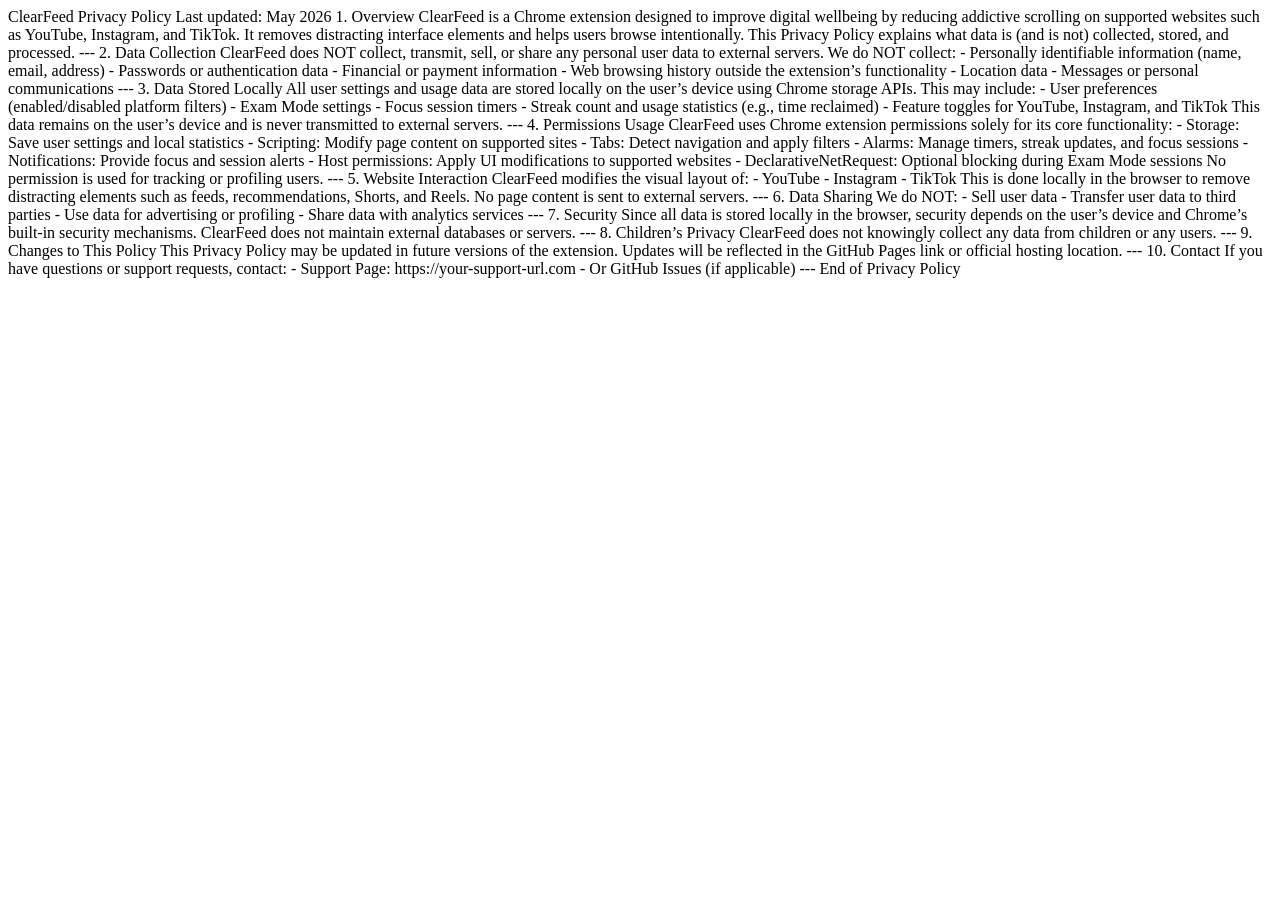
==== index.html @ 3d305db0 "Add privacy policy HTML file for ClearFeed extension" ====
<html>
<head><title>ClearFeed Privacy Policy</title></head>
<body>
ClearFeed Privacy Policy

Last updated: May 2026

1. Overview

ClearFeed is a Chrome extension designed to improve digital wellbeing by reducing addictive scrolling on supported websites such as YouTube, Instagram, and TikTok. It removes distracting interface elements and helps users browse intentionally.

This Privacy Policy explains what data is (and is not) collected, stored, and processed.

---

2. Data Collection

ClearFeed does NOT collect, transmit, sell, or share any personal user data to external servers.

We do NOT collect:
- Personally identifiable information (name, email, address)
- Passwords or authentication data
- Financial or payment information
- Web browsing history outside the extension’s functionality
- Location data
- Messages or personal communications

---

3. Data Stored Locally

All user settings and usage data are stored locally on the user’s device using Chrome storage APIs.

This may include:
- User preferences (enabled/disabled platform filters)
- Exam Mode settings
- Focus session timers
- Streak count and usage statistics (e.g., time reclaimed)
- Feature toggles for YouTube, Instagram, and TikTok

This data remains on the user’s device and is never transmitted to external servers.

---

4. Permissions Usage

ClearFeed uses Chrome extension permissions solely for its core functionality:

- Storage: Save user settings and local statistics
- Scripting: Modify page content on supported sites
- Tabs: Detect navigation and apply filters
- Alarms: Manage timers, streak updates, and focus sessions
- Notifications: Provide focus and session alerts
- Host permissions: Apply UI modifications to supported websites
- DeclarativeNetRequest: Optional blocking during Exam Mode sessions

No permission is used for tracking or profiling users.

---

5. Website Interaction

ClearFeed modifies the visual layout of:
- YouTube
- Instagram
- TikTok

This is done locally in the browser to remove distracting elements such as feeds, recommendations, Shorts, and Reels. No page content is sent to external servers.

---

6. Data Sharing

We do NOT:
- Sell user data
- Transfer user data to third parties
- Use data for advertising or profiling
- Share data with analytics services

---

7. Security

Since all data is stored locally in the browser, security depends on the user’s device and Chrome’s built-in security mechanisms.

ClearFeed does not maintain external databases or servers.

---

8. Children’s Privacy

ClearFeed does not knowingly collect any data from children or any users.

---

9. Changes to This Policy

This Privacy Policy may be updated in future versions of the extension. Updates will be reflected in the GitHub Pages link or official hosting location.

---

10. Contact

If you have questions or support requests, contact:

- Support Page: https://your-support-url.com
- Or GitHub Issues (if applicable)

---

End of Privacy Policy
</body>
</html>
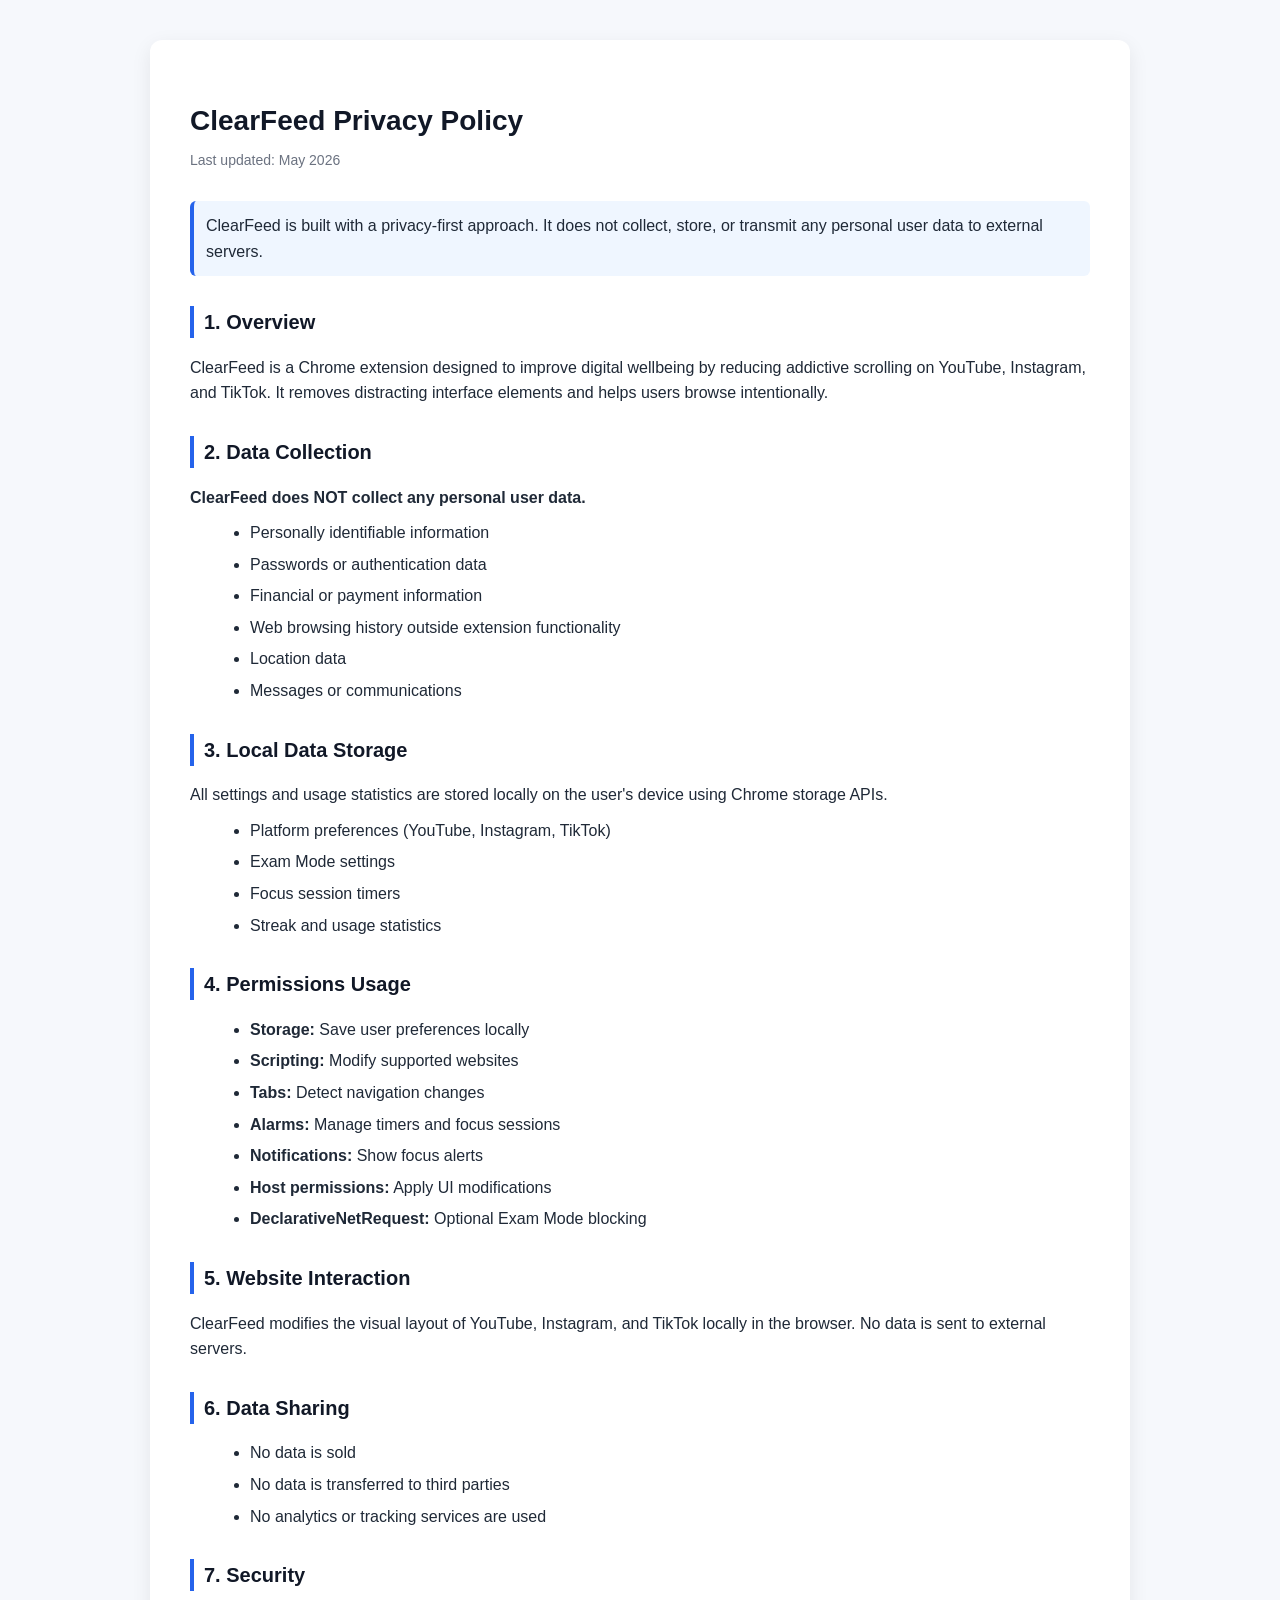
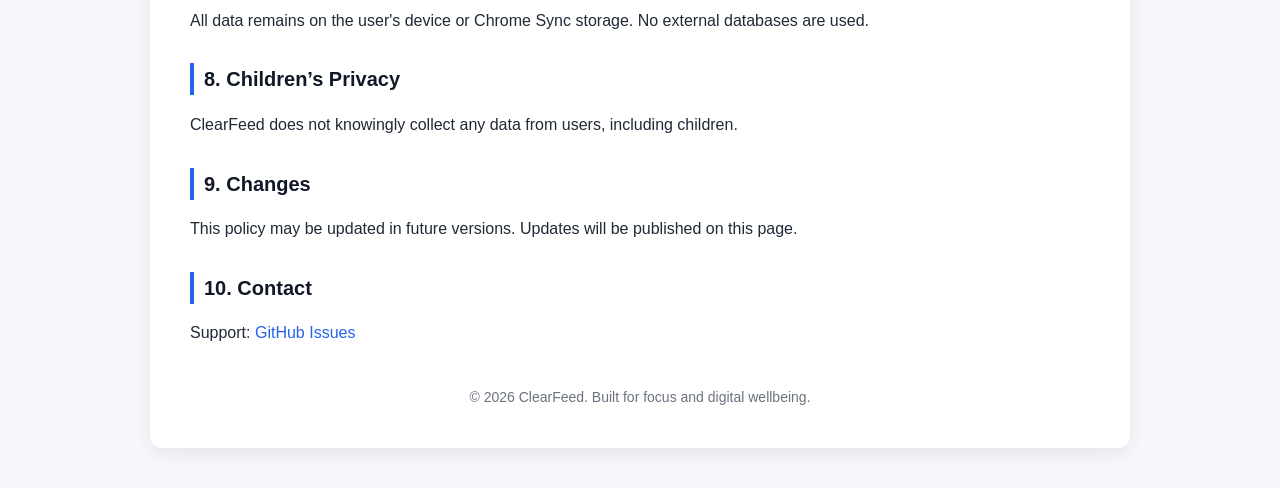
==== commit 195f3a86: "Revamp privacy policy page layout and content for ClearFeed extension" ====
--- a/index.html
+++ b/index.html
@@ -1,113 +1,171 @@
-<html>
-<head><title>ClearFeed Privacy Policy</title></head>
+<!DOCTYPE html>
+<html lang="en">
+<head>
+  <meta charset="UTF-8" />
+  <meta name="viewport" content="width=device-width, initial-scale=1.0"/>
+  <title>ClearFeed Privacy Policy</title>
+
+  <style>
+    body {
+      font-family: Arial, sans-serif;
+      background: #f6f8fc;
+      color: #1f2937;
+      margin: 0;
+      padding: 0;
+      line-height: 1.6;
+    }
+
+    .container {
+      max-width: 900px;
+      margin: 40px auto;
+      background: #ffffff;
+      padding: 40px;
+      border-radius: 12px;
+      box-shadow: 0 6px 20px rgba(0,0,0,0.08);
+    }
+
+    h1 {
+      font-size: 28px;
+      margin-bottom: 5px;
+      color: #111827;
+    }
+
+    .updated {
+      font-size: 14px;
+      color: #6b7280;
+      margin-bottom: 30px;
+    }
+
+    h2 {
+      margin-top: 30px;
+      font-size: 20px;
+      color: #111827;
+      border-left: 4px solid #2563eb;
+      padding-left: 10px;
+    }
+
+    p {
+      margin: 10px 0;
+    }
+
+    ul {
+      margin: 10px 0 20px 20px;
+    }
+
+    li {
+      margin-bottom: 6px;
+    }
+
+    .highlight {
+      background: #eff6ff;
+      padding: 12px;
+      border-left: 4px solid #2563eb;
+      border-radius: 6px;
+      margin: 15px 0;
+    }
+
+    footer {
+      margin-top: 40px;
+      font-size: 14px;
+      color: #6b7280;
+      text-align: center;
+    }
+
+    a {
+      color: #2563eb;
+      text-decoration: none;
+    }
+
+    a:hover {
+      text-decoration: underline;
+    }
+  </style>
+</head>
+
 <body>
-ClearFeed Privacy Policy
+  <div class="container">
 
-Last updated: May 2026
+    <h1>ClearFeed Privacy Policy</h1>
+    <div class="updated">Last updated: May 2026</div>
 
-1. Overview
+    <div class="highlight">
+      ClearFeed is built with a privacy-first approach. It does not collect, store, or transmit any personal user data to external servers.
+    </div>
 
-ClearFeed is a Chrome extension designed to improve digital wellbeing by reducing addictive scrolling on supported websites such as YouTube, Instagram, and TikTok. It removes distracting interface elements and helps users browse intentionally.
+    <h2>1. Overview</h2>
+    <p>
+      ClearFeed is a Chrome extension designed to improve digital wellbeing by reducing addictive scrolling on YouTube, Instagram, and TikTok. It removes distracting interface elements and helps users browse intentionally.
+    </p>
 
-This Privacy Policy explains what data is (and is not) collected, stored, and processed.
+    <h2>2. Data Collection</h2>
+    <p><strong>ClearFeed does NOT collect any personal user data.</strong></p>
+    <ul>
+      <li>Personally identifiable information</li>
+      <li>Passwords or authentication data</li>
+      <li>Financial or payment information</li>
+      <li>Web browsing history outside extension functionality</li>
+      <li>Location data</li>
+      <li>Messages or communications</li>
+    </ul>
 
----
+    <h2>3. Local Data Storage</h2>
+    <p>
+      All settings and usage statistics are stored locally on the user's device using Chrome storage APIs.
+    </p>
+    <ul>
+      <li>Platform preferences (YouTube, Instagram, TikTok)</li>
+      <li>Exam Mode settings</li>
+      <li>Focus session timers</li>
+      <li>Streak and usage statistics</li>
+    </ul>
 
-2. Data Collection
+    <h2>4. Permissions Usage</h2>
+    <ul>
+      <li><strong>Storage:</strong> Save user preferences locally</li>
+      <li><strong>Scripting:</strong> Modify supported websites</li>
+      <li><strong>Tabs:</strong> Detect navigation changes</li>
+      <li><strong>Alarms:</strong> Manage timers and focus sessions</li>
+      <li><strong>Notifications:</strong> Show focus alerts</li>
+      <li><strong>Host permissions:</strong> Apply UI modifications</li>
+      <li><strong>DeclarativeNetRequest:</strong> Optional Exam Mode blocking</li>
+    </ul>
 
-ClearFeed does NOT collect, transmit, sell, or share any personal user data to external servers.
+    <h2>5. Website Interaction</h2>
+    <p>
+      ClearFeed modifies the visual layout of YouTube, Instagram, and TikTok locally in the browser. No data is sent to external servers.
+    </p>
 
-We do NOT collect:
-- Personally identifiable information (name, email, address)
-- Passwords or authentication data
-- Financial or payment information
-- Web browsing history outside the extension’s functionality
-- Location data
-- Messages or personal communications
+    <h2>6. Data Sharing</h2>
+    <ul>
+      <li>No data is sold</li>
+      <li>No data is transferred to third parties</li>
+      <li>No analytics or tracking services are used</li>
+    </ul>
 
----
+    <h2>7. Security</h2>
+    <p>
+      All data remains on the user's device or Chrome Sync storage. No external databases are used.
+    </p>
 
-3. Data Stored Locally
+    <h2>8. Children’s Privacy</h2>
+    <p>
+      ClearFeed does not knowingly collect any data from users, including children.
+    </p>
 
-All user settings and usage data are stored locally on the user’s device using Chrome storage APIs.
+    <h2>9. Changes</h2>
+    <p>
+      This policy may be updated in future versions. Updates will be published on this page.
+    </p>
 
-This may include:
-- User preferences (enabled/disabled platform filters)
-- Exam Mode settings
-- Focus session timers
-- Streak count and usage statistics (e.g., time reclaimed)
-- Feature toggles for YouTube, Instagram, and TikTok
+    <h2>10. Contact</h2>
+    <p>
+      Support: <a href="https://github.com/Rao-Umair-Ali/clearfeed/issues">GitHub Issues</a>
+    </p>
 
-This data remains on the user’s device and is never transmitted to external servers.
+    <footer>
+      © 2026 ClearFeed. Built for focus and digital wellbeing.
+    </footer>
 
----
-
-4. Permissions Usage
-
-ClearFeed uses Chrome extension permissions solely for its core functionality:
-
-- Storage: Save user settings and local statistics
-- Scripting: Modify page content on supported sites
-- Tabs: Detect navigation and apply filters
-- Alarms: Manage timers, streak updates, and focus sessions
-- Notifications: Provide focus and session alerts
-- Host permissions: Apply UI modifications to supported websites
-- DeclarativeNetRequest: Optional blocking during Exam Mode sessions
-
-No permission is used for tracking or profiling users.
-
----
-
-5. Website Interaction
-
-ClearFeed modifies the visual layout of:
-- YouTube
-- Instagram
-- TikTok
-
-This is done locally in the browser to remove distracting elements such as feeds, recommendations, Shorts, and Reels. No page content is sent to external servers.
-
----
-
-6. Data Sharing
-
-We do NOT:
-- Sell user data
-- Transfer user data to third parties
-- Use data for advertising or profiling
-- Share data with analytics services
-
----
-
-7. Security
-
-Since all data is stored locally in the browser, security depends on the user’s device and Chrome’s built-in security mechanisms.
-
-ClearFeed does not maintain external databases or servers.
-
----
-
-8. Children’s Privacy
-
-ClearFeed does not knowingly collect any data from children or any users.
-
----
-
-9. Changes to This Policy
-
-This Privacy Policy may be updated in future versions of the extension. Updates will be reflected in the GitHub Pages link or official hosting location.
-
----
-
-10. Contact
-
-If you have questions or support requests, contact:
-
-- Support Page: https://your-support-url.com
-- Or GitHub Issues (if applicable)
-
----
-
-End of Privacy Policy
+  </div>
 </body>
 </html>
